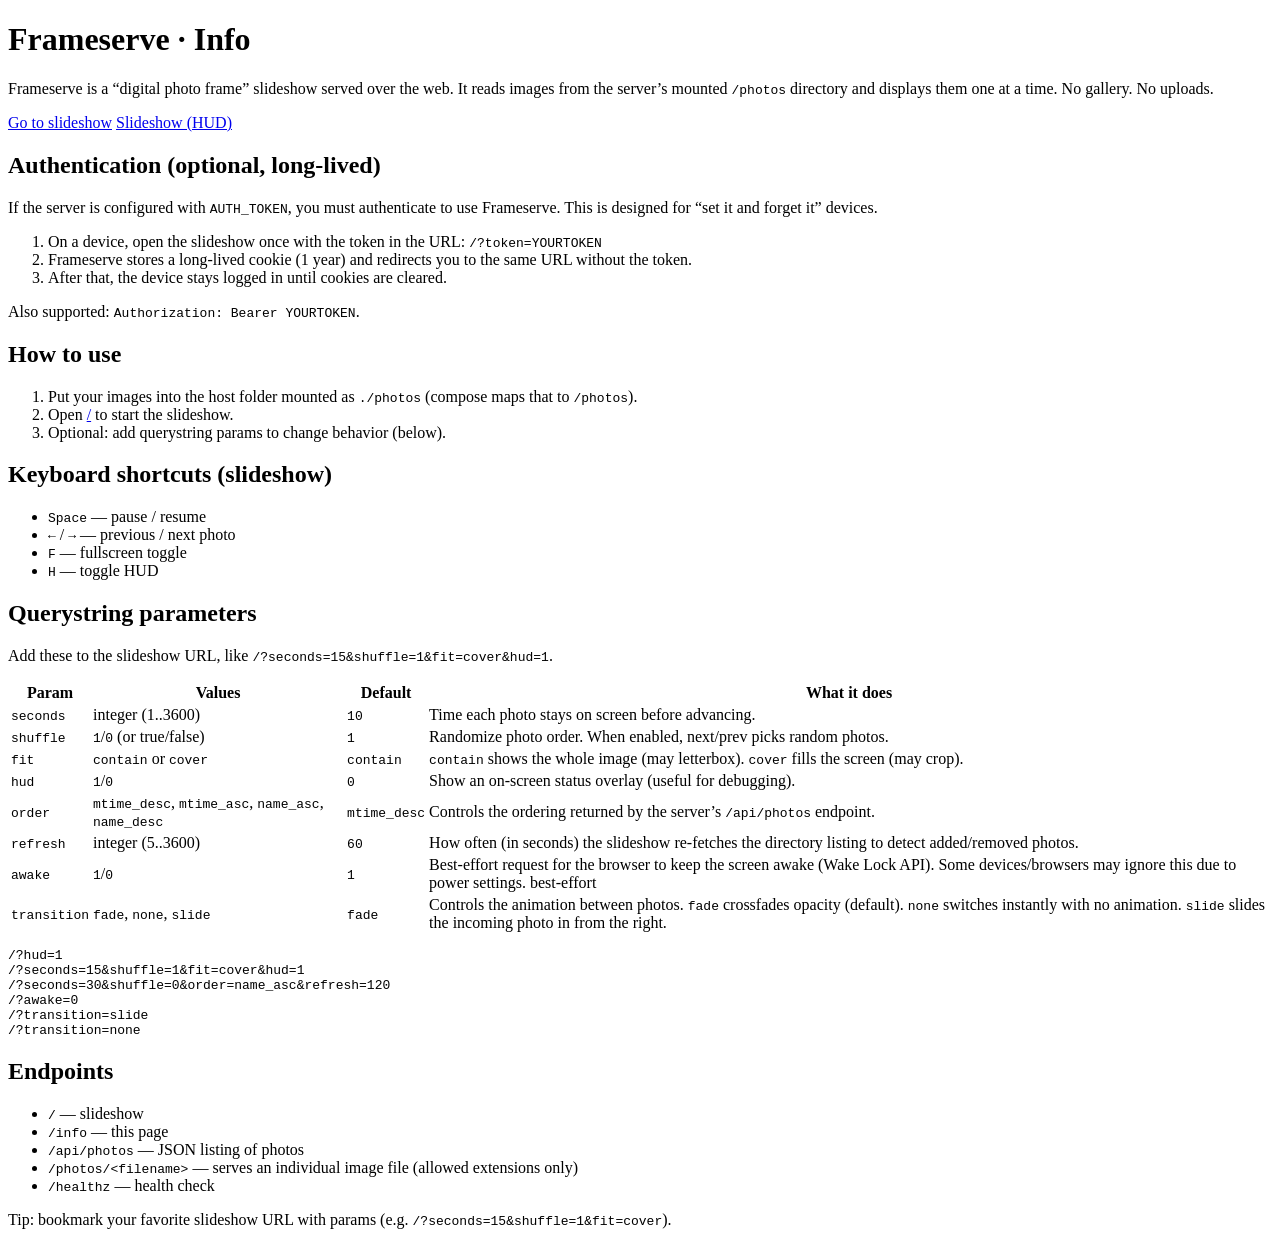
==== static/info.html @ 24453999 "Merge pull request #1 from davidhfrankelcodes/claude/add-transition-querystring-cw5DJ Add transition" ====
<!doctype html>
<html lang="en">
<head>
  <meta charset="utf-8" />
  <meta name="viewport" content="width=device-width,initial-scale=1" />
  <title>Frameserve · Info</title>

  <link rel="icon" type="image/svg+xml" href="/static/camera.svg" />
  <link rel="apple-touch-icon" href="/static/camera.svg" />
  <meta name="theme-color" content="#000000" />

  <link rel="stylesheet" href="/static/info.css" />
</head>
<body>
  <div class="wrap">

    <div class="card">
      <h1>Frameserve · Info</h1>
      <p class="muted">
        Frameserve is a “digital photo frame” slideshow served over the web. It reads images from the server’s mounted
        <code>/photos</code> directory and displays them one at a time. No gallery. No uploads.
      </p>

      <div class="actions">
        <a class="btn" href="/">Go to slideshow</a>
        <a class="btn" href="/?hud=1">Slideshow (HUD)</a>
      </div>
    </div>

    <div class="card">
      <h2>Authentication (optional, long-lived)</h2>
      <p class="muted">
        If the server is configured with <code>AUTH_TOKEN</code>, you must authenticate to use Frameserve.
        This is designed for “set it and forget it” devices.
      </p>
      <ol>
        <li>
          On a device, open the slideshow once with the token in the URL:
          <code>/?token=YOURTOKEN</code>
        </li>
        <li>
          Frameserve stores a long-lived cookie (1 year) and redirects you to the same URL without the token.
        </li>
        <li>
          After that, the device stays logged in until cookies are cleared.
        </li>
      </ol>
      <p class="muted">
        Also supported: <code>Authorization: Bearer YOURTOKEN</code>.
      </p>
    </div>

    <div class="card">
      <h2>How to use</h2>
      <ol>
        <li>Put your images into the host folder mounted as <code>./photos</code> (compose maps that to <code>/photos</code>).</li>
        <li>Open <a href="/">/</a> to start the slideshow.</li>
        <li>Optional: add querystring params to change behavior (below).</li>
      </ol>
    </div>

    <div class="card">
      <h2>Keyboard shortcuts (slideshow)</h2>
      <ul>
        <li><code>Space</code> — pause / resume</li>
        <li><code>←</code> / <code>→</code> — previous / next photo</li>
        <li><code>F</code> — fullscreen toggle</li>
        <li><code>H</code> — toggle HUD</li>
      </ul>
    </div>

    <div class="card">
      <h2>Querystring parameters</h2>
      <p class="muted">
        Add these to the slideshow URL, like <code>/?seconds=15&amp;shuffle=1&amp;fit=cover&amp;hud=1</code>.
      </p>

      <table>
        <thead>
          <tr>
            <th>Param</th>
            <th>Values</th>
            <th>Default</th>
            <th>What it does</th>
          </tr>
        </thead>
        <tbody>
          <tr>
            <td><code>seconds</code></td>
            <td>integer (1..3600)</td>
            <td><code>10</code></td>
            <td>Time each photo stays on screen before advancing.</td>
          </tr>
          <tr>
            <td><code>shuffle</code></td>
            <td><code>1</code>/<code>0</code> (or true/false)</td>
            <td><code>1</code></td>
            <td>Randomize photo order. When enabled, next/prev picks random photos.</td>
          </tr>
          <tr>
            <td><code>fit</code></td>
            <td><code>contain</code> or <code>cover</code></td>
            <td><code>contain</code></td>
            <td>
              <code>contain</code> shows the whole image (may letterbox).
              <code>cover</code> fills the screen (may crop).
            </td>
          </tr>
          <tr>
            <td><code>hud</code></td>
            <td><code>1</code>/<code>0</code></td>
            <td><code>0</code></td>
            <td>Show an on-screen status overlay (useful for debugging).</td>
          </tr>
          <tr>
            <td><code>order</code></td>
            <td>
              <code>mtime_desc</code>, <code>mtime_asc</code>,
              <code>name_asc</code>, <code>name_desc</code>
            </td>
            <td><code>mtime_desc</code></td>
            <td>Controls the ordering returned by the server’s <code>/api/photos</code> endpoint.</td>
          </tr>
          <tr>
            <td><code>refresh</code></td>
            <td>integer (5..3600)</td>
            <td><code>60</code></td>
            <td>How often (in seconds) the slideshow re-fetches the directory listing to detect added/removed photos.</td>
          </tr>
          <tr>
            <td><code>awake</code></td>
            <td><code>1</code>/<code>0</code></td>
            <td><code>1</code></td>
            <td>
              Best-effort request for the browser to keep the screen awake (Wake Lock API).
              Some devices/browsers may ignore this due to power settings.
              <span class="muted">best-effort</span>
            </td>
          </tr>
          <tr>
            <td><code>transition</code></td>
            <td><code>fade</code>, <code>none</code>, <code>slide</code></td>
            <td><code>fade</code></td>
            <td>
              Controls the animation between photos.
              <code>fade</code> crossfades opacity (default).
              <code>none</code> switches instantly with no animation.
              <code>slide</code> slides the incoming photo in from the right.
            </td>
          </tr>
        </tbody>
      </table>

      <pre><code>/?hud=1
/?seconds=15&amp;shuffle=1&amp;fit=cover&amp;hud=1
/?seconds=30&amp;shuffle=0&amp;order=name_asc&amp;refresh=120
/?awake=0
/?transition=slide
/?transition=none</code></pre>
    </div>

    <div class="card">
      <h2>Endpoints</h2>
      <ul>
        <li><code>/</code> — slideshow</li>
        <li><code>/info</code> — this page</li>
        <li><code>/api/photos</code> — JSON listing of photos</li>
        <li><code>/photos/&lt;filename&gt;</code> — serves an individual image file (allowed extensions only)</li>
        <li><code>/healthz</code> — health check</li>
      </ul>

      <p class="muted">
        Tip: bookmark your favorite slideshow URL with params (e.g. <code>/?seconds=15&amp;shuffle=1&amp;fit=cover</code>).
      </p>
    </div>

  </div>
</body>
</html>
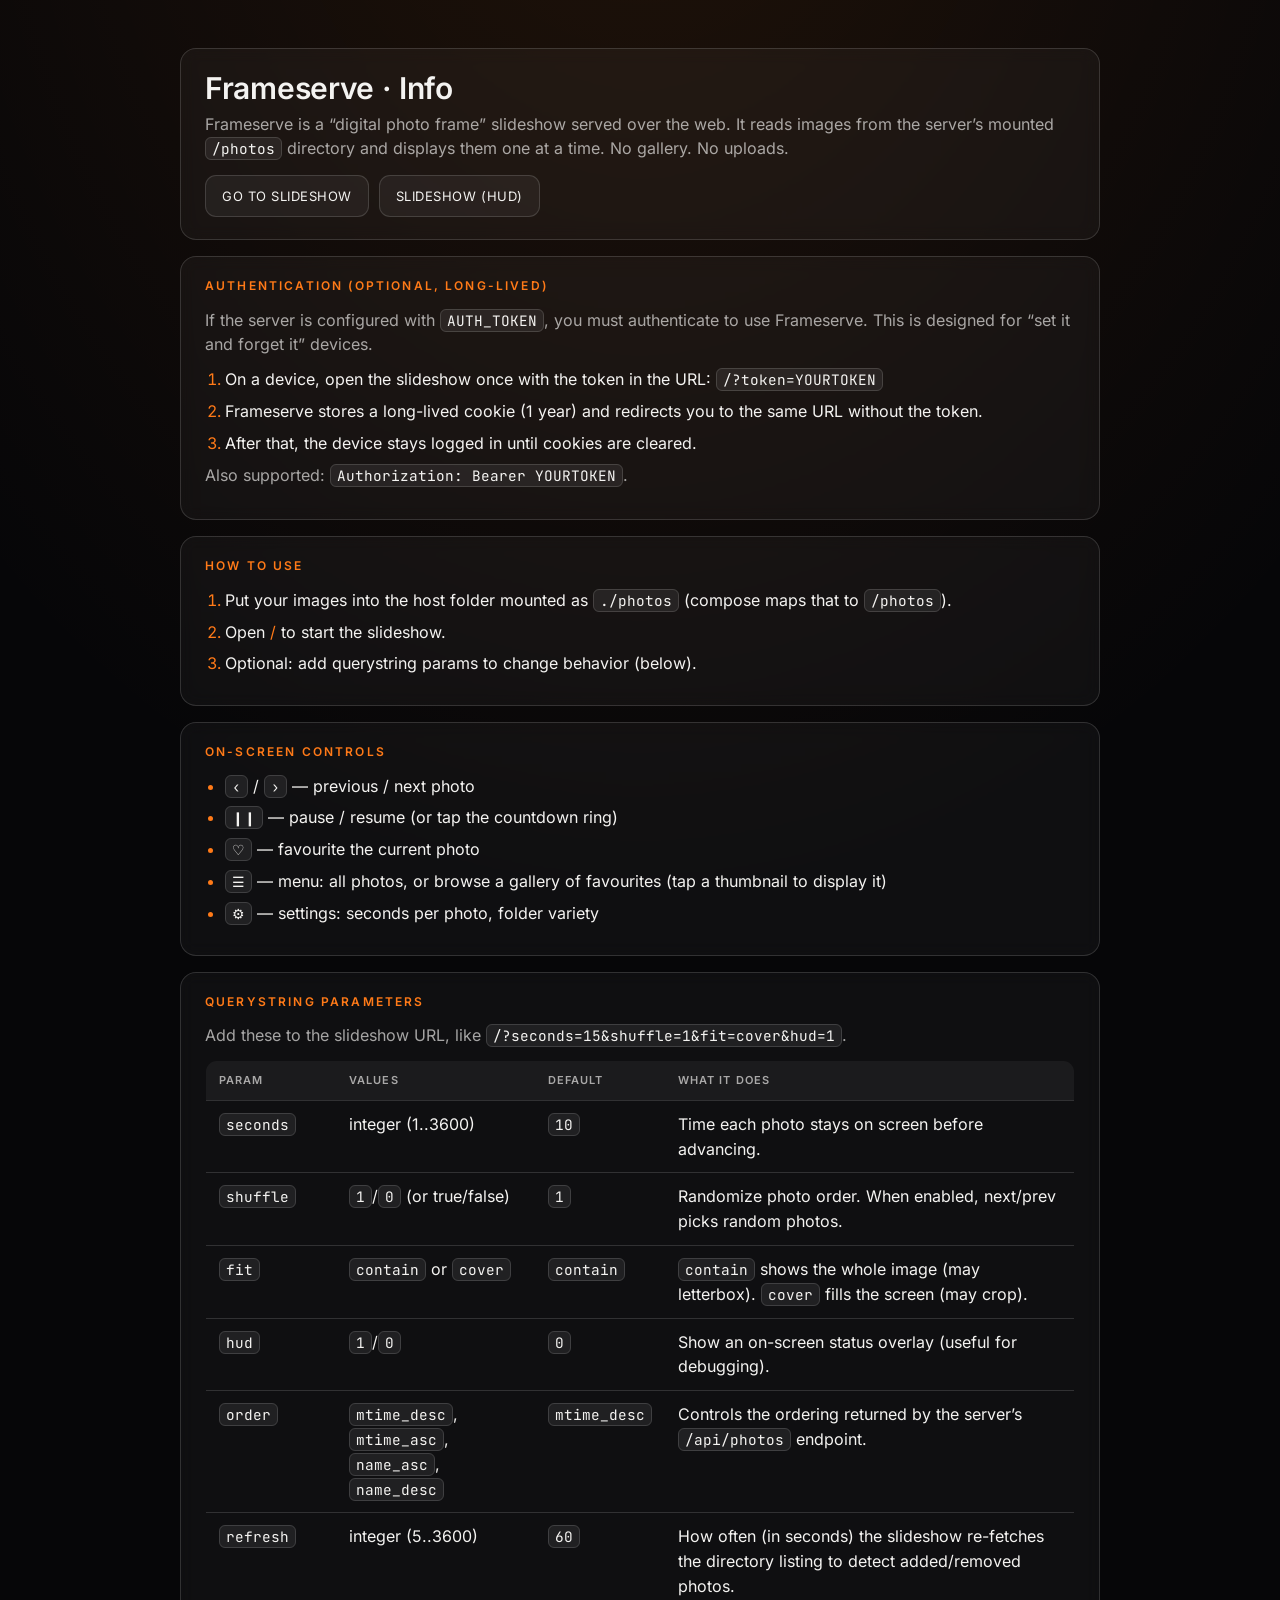
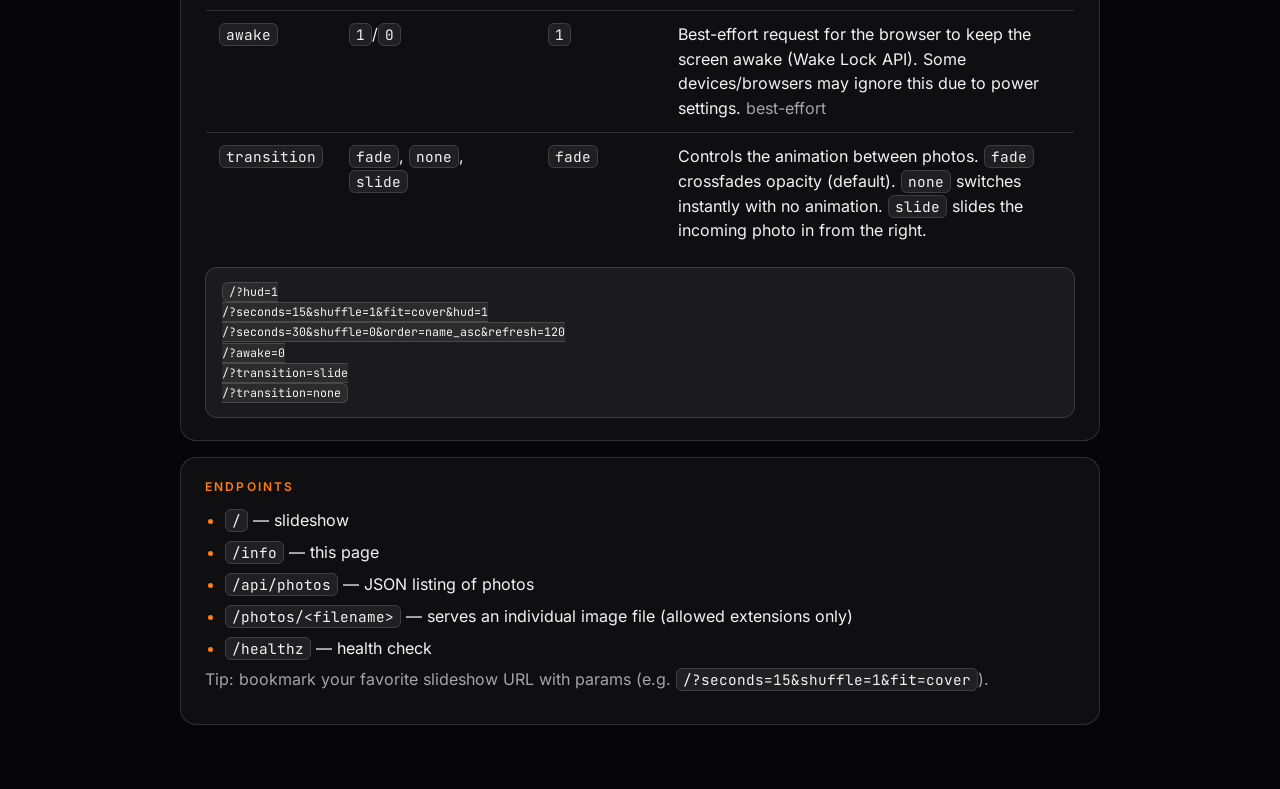
==== commit 51ecf880: "settings and styles" ====
--- a/static/info.html
+++ b/static/info.html
@@ -9,6 +9,7 @@
   <link rel="apple-touch-icon" href="/static/camera.svg" />
   <meta name="theme-color" content="#000000" />
 
+  <link rel="stylesheet" href="/static/fonts.css" />
   <link rel="stylesheet" href="/static/info.css" />
 </head>
 <body>
@@ -60,12 +61,13 @@
     </div>
 
     <div class="card">
-      <h2>Keyboard shortcuts (slideshow)</h2>
+      <h2>On-screen controls</h2>
       <ul>
-        <li><code>Space</code> — pause / resume</li>
-        <li><code>←</code> / <code>→</code> — previous / next photo</li>
-        <li><code>F</code> — fullscreen toggle</li>
-        <li><code>H</code> — toggle HUD</li>
+        <li><code>&#8249;</code> / <code>&#8250;</code> — previous / next photo</li>
+        <li><code>&#10073;&#10073;</code> — pause / resume (or tap the countdown ring)</li>
+        <li><code>&#9825;</code> — favourite the current photo</li>
+        <li><code>&#9776;</code> — menu: all photos, or browse a gallery of favourites (tap a thumbnail to display it)</li>
+        <li><code>&#9881;</code> — settings: seconds per photo, folder variety</li>
       </ul>
     </div>
 
--- a/static/fonts.css
+++ b/static/fonts.css
@@ -0,0 +1,19 @@
+/* Self-hosted fonts (latin subset) so typography is identical on every
+   device — kiosks/TVs included — with no external requests. Both are variable
+   fonts: a single file covers the whole weight range. */
+
+@font-face {
+  font-family: "Inter";
+  font-style: normal;
+  font-weight: 100 900;
+  font-display: swap;
+  src: url("/static/fonts/inter.woff2") format("woff2");
+}
+
+@font-face {
+  font-family: "JetBrains Mono";
+  font-style: normal;
+  font-weight: 100 800;
+  font-display: swap;
+  src: url("/static/fonts/jetbrainsmono.woff2") format("woff2");
+}
--- a/static/info.css
+++ b/static/info.css
@@ -0,0 +1,163 @@
+:root {
+  color-scheme: dark;
+
+  --accent: #ff7a18;
+  --accent-glow: rgba(255, 122, 24, 0.55);
+  --accent-soft: rgba(255, 122, 24, 0.16);
+
+  --ink: #f4f3f1;
+  --ink-dim: rgba(244, 243, 241, 0.66);
+  --ink-faint: rgba(244, 243, 241, 0.42);
+
+  --hairline: rgba(255, 255, 255, 0.14);
+  --panel: rgba(255, 255, 255, 0.04);
+
+  --font-ui: "Inter", "SF Pro Text", system-ui, -apple-system, "Segoe UI", Roboto, Arial, sans-serif;
+  --font-mono: "JetBrains Mono", ui-monospace, "SF Mono", Menlo, Consolas, monospace;
+}
+
+html, body {
+  margin: 0;
+  padding: 0;
+  min-height: 100%;
+  /* Subtle amber wash from the top so the page feels like part of the frame. */
+  background:
+    radial-gradient(120% 80% at 50% -10%, rgba(255, 122, 24, 0.10), transparent 60%),
+    #060608;
+  color: var(--ink);
+  font-family: var(--font-ui);
+  line-height: 1.55;
+  -webkit-font-smoothing: antialiased;
+  text-rendering: optimizeLegibility;
+}
+
+a {
+  color: var(--accent);
+  text-decoration: none;
+  transition: color 140ms ease;
+}
+a:hover { color: #ffa45c; }
+
+code {
+  font-family: var(--font-mono);
+  font-size: 0.9em;
+  color: var(--ink);
+  background: rgba(255, 255, 255, 0.07);
+  border: 1px solid var(--hairline);
+  border-radius: 6px;
+  padding: 1px 6px;
+}
+
+.wrap {
+  max-width: 920px;
+  margin: 0 auto;
+  padding: 48px 24px 64px;
+}
+
+.card {
+  background: var(--panel);
+  border: 1px solid var(--hairline);
+  border-radius: 16px;
+  padding: 22px 24px;
+  -webkit-backdrop-filter: blur(8px);
+  backdrop-filter: blur(8px);
+}
+
+.card + .card {
+  margin-top: 16px;
+}
+
+h1 {
+  margin: 0 0 6px 0;
+  line-height: 1.15;
+  font-size: 30px;
+  font-weight: 600;
+  letter-spacing: -0.01em;
+}
+
+h2 {
+  margin: 0 0 14px 0;
+  line-height: 1.2;
+  font-size: 12px;
+  font-weight: 600;
+  letter-spacing: 0.18em;
+  text-transform: uppercase;
+  color: var(--accent);
+}
+
+p { margin: 0 0 10px 0; }
+
+.muted {
+  color: var(--ink-dim);
+}
+
+.actions {
+  display: flex;
+  gap: 10px;
+  flex-wrap: wrap;
+  margin-top: 14px;
+}
+
+.btn {
+  display: inline-block;
+  padding: 10px 16px;
+  border-radius: 11px;
+  color: var(--ink);
+  background: rgba(255, 255, 255, 0.05);
+  border: 1px solid var(--hairline);
+  font-size: 13px;
+  letter-spacing: 0.04em;
+  text-transform: uppercase;
+  transition: color 150ms ease, border-color 150ms ease, background 150ms ease, box-shadow 150ms ease;
+}
+
+.btn:hover {
+  color: var(--ink);
+  border-color: var(--accent);
+  background: var(--accent-soft);
+  box-shadow: 0 0 18px -5px var(--accent-glow);
+}
+
+table {
+  width: 100%;
+  border-collapse: collapse;
+  margin-top: 12px;
+  overflow: hidden;
+  border-radius: 12px;
+  border: 1px solid var(--hairline);
+}
+
+th, td {
+  text-align: left;
+  padding: 11px 13px;
+  border-bottom: 1px solid var(--hairline);
+  vertical-align: top;
+}
+
+th {
+  background: rgba(255, 255, 255, 0.05);
+  font-size: 11px;
+  font-weight: 600;
+  letter-spacing: 0.1em;
+  text-transform: uppercase;
+  color: var(--ink-dim);
+}
+
+tr:last-child td {
+  border-bottom: none;
+}
+
+pre {
+  background: rgba(255, 255, 255, 0.05);
+  border: 1px solid var(--hairline);
+  padding: 14px 16px;
+  border-radius: 12px;
+  overflow: auto;
+  margin: 12px 0 0 0;
+  font-family: var(--font-mono);
+  font-size: 13px;
+}
+
+ul, ol { margin: 8px 0 0 0; padding-left: 20px; }
+li { margin: 7px 0; }
+li::marker { color: var(--accent); }
